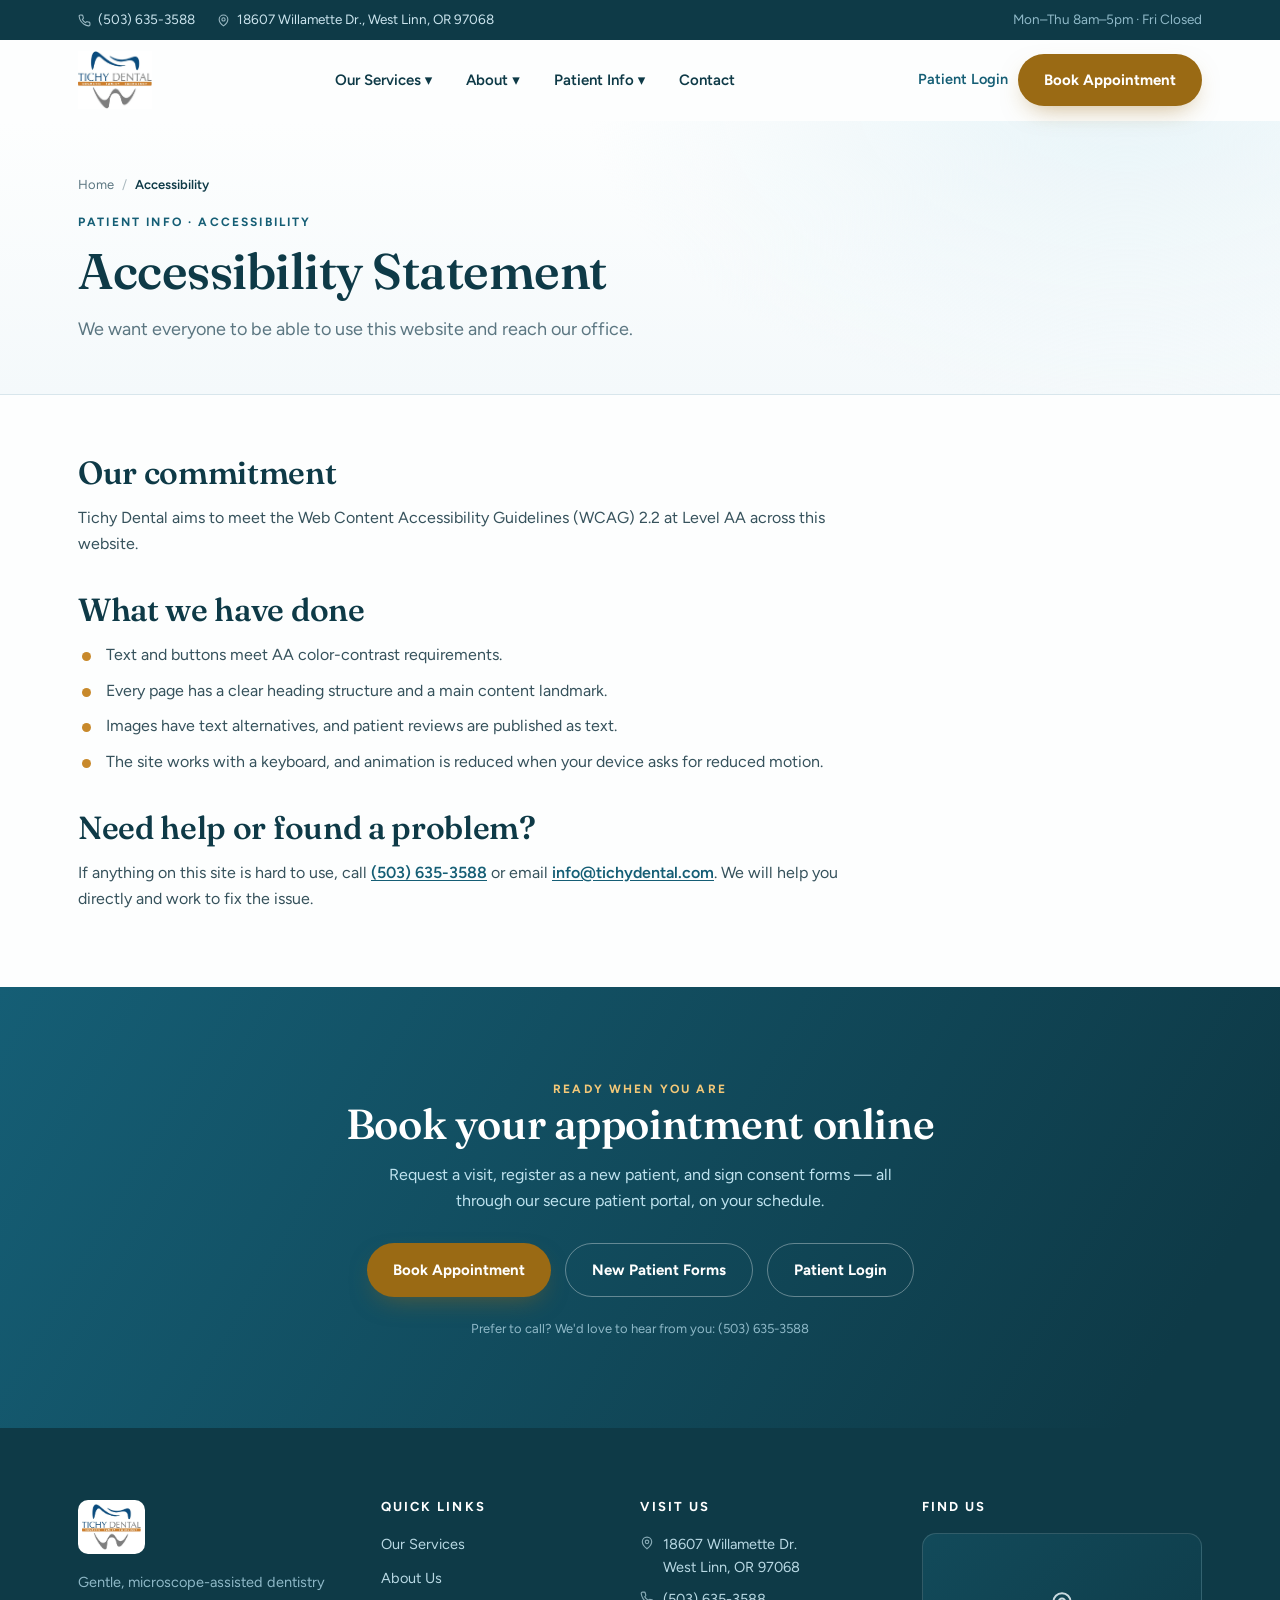
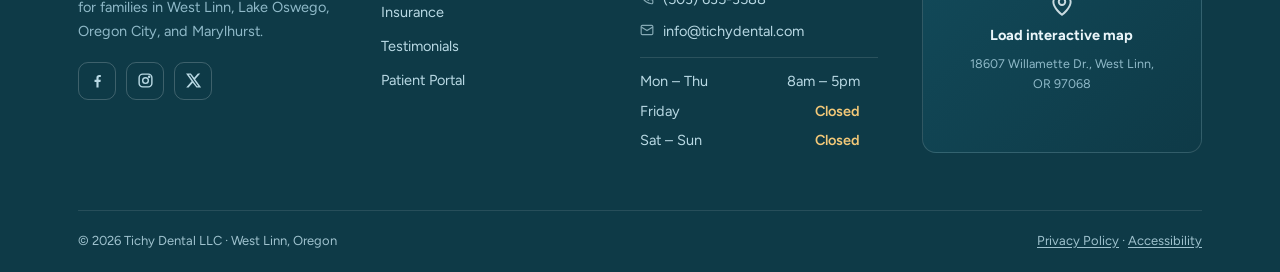
==== accessibility.html @ ea2989a1 "Build full 11-page Tichy Dental redesign from concept template - Generate all pages from _build/ (sh" ====
<!DOCTYPE html>
<html lang="en">
<head>
<meta charset="UTF-8">
<meta name="viewport" content="width=device-width, initial-scale=1.0">
<title>Accessibility Statement | Tichy Dental, West Linn OR</title>
<meta name="description" content="Accessibility statement for the Tichy Dental website in West Linn, Oregon.">
<link rel="preconnect" href="https://fonts.googleapis.com">
<link rel="preconnect" href="https://fonts.gstatic.com" crossorigin>
<link href="https://fonts.googleapis.com/css2?family=Fraunces:opsz,wght@9..144,400;9..144,560;9..144,640&family=Figtree:wght@400;500;600;700&display=swap" rel="stylesheet">
<link rel="stylesheet" href="assets/css/site.css">
<link rel="canonical" href="https://www.tichydental.com/accessibility">
<link rel="icon" type="image/png" sizes="32x32" href="assets/img/favicon-32.png">
<link rel="apple-touch-icon" href="assets/img/apple-touch-icon.png">
<meta property="og:type" content="website">
<meta property="og:site_name" content="Tichy Dental">
<meta property="og:title" content="Accessibility Statement | Tichy Dental, West Linn OR">
<meta property="og:description" content="Accessibility statement for the Tichy Dental website in West Linn, Oregon.">
<meta property="og:url" content="https://www.tichydental.com/accessibility">
<meta property="og:image" content="https://rainmanjam.github.io/tichy-dental-concept/assets/img/og-image.jpg">
<meta name="twitter:card" content="summary_large_image">
<script type="application/ld+json">{"@context": "https://schema.org", "@type": "Dentist", "name": "Tichy Dental", "url": "https://www.tichydental.com/", "telephone": "+1-503-635-3588", "email": "info@tichydental.com", "image": "https://rainmanjam.github.io/tichy-dental-concept/assets/img/og-image.jpg", "logo": "https://rainmanjam.github.io/tichy-dental-concept/assets/img/apple-touch-icon.png", "address": {"@type": "PostalAddress", "streetAddress": "18607 Willamette Dr.", "addressLocality": "West Linn", "addressRegion": "OR", "postalCode": "97068", "addressCountry": "US"}, "geo": {"@type": "GeoCoordinates", "latitude": 45.3912526, "longitude": -122.6463701}, "openingHoursSpecification": [{"@type": "OpeningHoursSpecification", "dayOfWeek": ["Monday", "Tuesday", "Wednesday", "Thursday"], "opens": "08:00", "closes": "17:00"}], "areaServed": ["West Linn", "Lake Oswego", "Oregon City"], "sameAs": ["https://www.facebook.com/TichyDental/", "https://www.instagram.com/tichydental/", "https://twitter.com/MichaelTichyDMD"]}</script>

</head>
<body>
<!-- top utility bar -->
<div class="topbar">
  <div class="wrap">
    <div class="left">
      <a href="tel:5036353588"><svg width="13" height="13" viewBox="0 0 24 24" fill="none" stroke="currentColor" stroke-width="2"><path d="M22 16.9v3a2 2 0 0 1-2.2 2 19.8 19.8 0 0 1-8.6-3A19.5 19.5 0 0 1 5.2 13 19.8 19.8 0 0 1 2.1 4.2 2 2 0 0 1 4.1 2h3a2 2 0 0 1 2 1.7c.1 1 .4 2 .7 2.9a2 2 0 0 1-.5 2.1L8.1 10a16 16 0 0 0 6 6l1.3-1.3a2 2 0 0 1 2.1-.4c1 .3 1.9.5 2.9.7a2 2 0 0 1 1.6 2z"/></svg> (503) 635-3588</a>
      <a class="addr" href="https://www.google.com/maps/place/Tichy+Dental+LLC/@45.3912526,-122.6463701,15z/data=!4m5!3m4!1s0x0:0xe9531c70db6f1a0b!8m2!3d45.3912526!4d-122.6463701" target="_blank" rel="noopener"><svg width="13" height="13" viewBox="0 0 24 24" fill="none" stroke="currentColor" stroke-width="2"><path d="M20 10c0 6-8 12-8 12S4 16 4 10a8 8 0 0 1 16 0z"/><circle cx="12" cy="10" r="3"/></svg> 18607 Willamette Dr., West Linn, OR 97068</a>
    </div>
    <span class="hours">Mon–Thu 8am–5pm · Fri Closed</span>
  </div>
</div>
<!-- header -->
<header class="site" id="siteHeader">
  <div class="wrap navrow">
    <a class="brand" href="index.html" aria-label="Tichy Dental — home">
      <img width="628" height="492" src="assets/img/f9995c_cca9f03d99c441ec81741650af77e7dd.webp" alt="Tichy Dental — cosmetic, family &amp; emergency dentistry">
    </a>
    <nav class="main" id="mainNav">
      <div>
        <a class="top" href="index.html#services">Our Services ▾</a>
        <div class="dd">
          <span class="sub">General</span>
          <a href="general-dentistry.html">General &amp; Family Dentistry</a>
          <span class="sub">Cosmetic</span>
          <a href="clarity-aligners.html">3M Clarity Aligners</a>
          <span class="sub">Restorative</span>
          <a href="cerec-crowns.html">CEREC Same-Day Crowns</a>
          <span class="sub">Advanced Technology</span>
          <a href="microscopically-assisted-dentistry.html">Microscopic Dentistry</a>
        </div>
      </div>
      <div>
        <a class="top" href="index.html#about">About ▾</a>
        <div class="dd">
          <a href="meet-dr-tichy.html">Meet Dr. Tichy</a>
          <a href="testimonials.html">Patient Reviews</a>
        </div>
      </div>
      <div>
        <a class="top" href="index.html#book">Patient Info ▾</a>
        <div class="dd">
          <a href="https://tch.identalcloud.com/TichyDental/Patient/_practice/1/Registration" target="_blank" rel="noopener">New Patient Forms</a>
          <a href="insurance.html">Insurance &amp; Billing</a>
          <a href="faq.html">FAQ</a>
        </div>
      </div>
      <div><a class="top" href="#contact">Contact</a></div>
    </nav>
    <div class="nav-cta">
      <a class="login-link" href="https://tch.identalcloud.com/TichyDental/Patient/_practice/1" target="_blank" rel="noopener">Patient Login</a>
      <a class="btn btn-amber" href="https://tch.identalcloud.com/TichyDental/Patient/_practice/1/Appointment" target="_blank" rel="noopener">Book Appointment</a>
      <button class="hamburger" id="hamburger" aria-label="Open menu">☰</button>
    </div>
  </div>
</header>
<main>
<div class="subhero">
  <div class="wrap">
    <nav class="breadcrumb" aria-label="Breadcrumb"><a href="index.html">Home</a><span class="sep">/</span><span class="here">Accessibility</span></nav>
    <span class="eyebrow">Patient Info · Accessibility</span>
    <h1>Accessibility Statement</h1>
    <p class="lede">We want everyone to be able to use this website and reach our office.</p>
  </div>
</div>

<section class="pagebody tight">
  <div class="wrap">
    <div class="prose">
      
      <h2>Our commitment</h2>
      <p>Tichy Dental aims to meet the Web Content Accessibility Guidelines (WCAG) 2.2 at Level AA across this website.</p>
      <h2>What we have done</h2>
      <ul>
        <li>Text and buttons meet AA color-contrast requirements.</li>
        <li>Every page has a clear heading structure and a main content landmark.</li>
        <li>Images have text alternatives, and patient reviews are published as text.</li>
        <li>The site works with a keyboard, and animation is reduced when your device asks for reduced motion.</li>
      </ul>
      <h2>Need help or found a problem?</h2>
      <p>If anything on this site is hard to use, call <a class="inline" href="tel:5036353588">(503) 635-3588</a> or email <a class="inline" href="mailto:info@tichydental.com">info@tichydental.com</a>. We will help you directly and work to fix the issue.</p>
    </div>
  </div>
</section>
<!-- booking band -->
<section class="book" id="book">
  <div class="wrap rv">
    <span class="eyebrow" style="color:#F3C878">Ready When You Are</span>
    <h2>Book your appointment online</h2>
    <p>Request a visit, register as a new patient, and sign consent forms — all through our secure patient portal, on your schedule.</p>
    <div class="row">
      <a class="btn btn-amber" href="https://tch.identalcloud.com/TichyDental/Patient/_practice/1/Appointment" target="_blank" rel="noopener">Book Appointment</a>
      <a class="btn btn-ghost" href="https://tch.identalcloud.com/TichyDental/Patient/_practice/1/Registration" target="_blank" rel="noopener">New Patient Forms</a>
      <a class="btn btn-ghost" href="https://tch.identalcloud.com/TichyDental/Patient/_practice/1" target="_blank" rel="noopener">Patient Login</a>
    </div>
    <div class="note">Prefer to call? We'd love to hear from you: (503) 635-3588</div>
  </div>
</section>
</main>
<!-- footer -->
<footer id="contact">
  <div class="wrap">
    <div class="foot-grid">
      <div>
        <div class="fbrand">
          <img width="628" height="492" src="assets/img/f9995c_cca9f03d99c441ec81741650af77e7dd.webp" alt="Tichy Dental logo">
        </div>
        <p class="mission">Gentle, microscope-assisted dentistry for families in West Linn, Lake Oswego, Oregon City, and Marylhurst.</p>
        <div class="socials">
          <a href="https://www.facebook.com/TichyDental/" target="_blank" rel="noopener" aria-label="Facebook"><svg width="17" height="17" viewBox="0 0 24 24" fill="currentColor"><path d="M13.5 22v-8h2.7l.4-3.2h-3.1V8.7c0-.9.3-1.6 1.7-1.6h1.5V4.2c-.3 0-1.2-.1-2.3-.1-2.3 0-3.9 1.4-3.9 4v2.7H7.8V14h2.7v8z"/></svg></a>
          <a href="https://www.instagram.com/tichydental/" target="_blank" rel="noopener" aria-label="Instagram"><svg width="17" height="17" viewBox="0 0 24 24" fill="none" stroke="currentColor" stroke-width="2"><rect x="3" y="3" width="18" height="18" rx="5"/><circle cx="12" cy="12" r="4"/><circle cx="17.2" cy="6.8" r=".8" fill="currentColor"/></svg></a>
          <a href="https://twitter.com/MichaelTichyDMD" target="_blank" rel="noopener" aria-label="Twitter / X"><svg width="17" height="17" viewBox="0 0 24 24" fill="currentColor"><path d="M18.2 2h3.3l-7.2 8.3L22.8 22h-6.6l-5.2-6.8L5 22H1.7l7.7-8.9L1.5 2h6.8l4.7 6.2zm-1.2 18h1.8L7.3 3.9H5.4z"/></svg></a>
        </div>
      </div>
      <div>
        <h2>Quick Links</h2>
        <ul>
          <li><a href="general-dentistry.html">Our Services</a></li>
          <li><a href="meet-dr-tichy.html">About Us</a></li>
          <li><a href="insurance.html">Insurance</a></li>
          <li><a href="testimonials.html">Testimonials</a></li>
          <li><a href="https://tch.identalcloud.com/TichyDental/Patient/_practice/1" target="_blank" rel="noopener">Patient Portal</a></li>
        </ul>
      </div>
      <div>
        <h2>Visit Us</h2>
        <div class="nap">
          <div><svg width="14" height="14" viewBox="0 0 24 24" fill="none" stroke="currentColor" stroke-width="2"><path d="M20 10c0 6-8 12-8 12S4 16 4 10a8 8 0 0 1 16 0z"/><circle cx="12" cy="10" r="3"/></svg><span>18607 Willamette Dr.<br>West Linn, OR 97068</span></div>
          <div><svg width="14" height="14" viewBox="0 0 24 24" fill="none" stroke="currentColor" stroke-width="2"><path d="M22 16.9v3a2 2 0 0 1-2.2 2 19.8 19.8 0 0 1-8.6-3A19.5 19.5 0 0 1 5.2 13 19.8 19.8 0 0 1 2.1 4.2 2 2 0 0 1 4.1 2h3a2 2 0 0 1 2 1.7c.1 1 .4 2 .7 2.9a2 2 0 0 1-.5 2.1L8.1 10a16 16 0 0 0 6 6l1.3-1.3a2 2 0 0 1 2.1-.4c1 .3 1.9.5 2.9.7a2 2 0 0 1 1.6 2z"/></svg><a href="tel:5036353588">(503) 635-3588</a></div>
          <div><svg width="14" height="14" viewBox="0 0 24 24" fill="none" stroke="currentColor" stroke-width="2"><rect x="2" y="4" width="20" height="16" rx="2"/><path d="M22 7l-10 6L2 7"/></svg><a href="mailto:info@tichydental.com">info@tichydental.com</a></div>
        </div>
        <div class="hourstable">
          <div><span>Mon – Thu</span><span>8am – 5pm</span></div>
          <div><span>Friday</span><span class="closed">Closed</span></div>
          <div><span>Sat – Sun</span><span class="closed">Closed</span></div>
        </div>
      </div>
      <div class="fmap">
        <h2>Find Us</h2>
        <div class="mapfacade" id="mapFacade" role="button" tabindex="0"
             data-src="https://www.google.com/maps?q=Tichy+Dental+LLC,+18607+Willamette+Dr,+West+Linn,+OR+97068&output=embed">
          <svg width="26" height="26" viewBox="0 0 24 24" fill="none" stroke="currentColor" stroke-width="1.8"><path d="M20 10c0 6-8 12-8 12S4 16 4 10a8 8 0 0 1 16 0z"/><circle cx="12" cy="10" r="3"/></svg>
          <strong>Load interactive map</strong>
          <small>18607 Willamette Dr., West Linn, OR 97068</small>
        </div>
      </div>
    </div>
    <div class="legal">
      <span>© 2026 Tichy Dental LLC · West Linn, Oregon</span>
      <span><a href="privacy.html">Privacy Policy</a> · <a href="accessibility.html">Accessibility</a></span>
    </div>
  </div>
</footer>

<script src="assets/js/site.js"></script>
</body>
</html>
---- assets/css/site.css ----
:root{
    --ink:#0E3A47;
    --teal:#155E75;
    --teal-soft:#E8F4F8;
    --teal-mist:#F4F9FB;
    --amber:#C8892B;
    --amber-deep:#A9701C;
    --paper:#FDFEFE;
    --line:#D8E6EC;
    --muted:#5B7681;
    --display:'Fraunces', Georgia, serif;
    --body:'Figtree', 'Segoe UI', system-ui, sans-serif;
    --radius:18px;
    --shadow:0 18px 50px -18px rgba(14,58,71,.25);
  }
  *{margin:0;padding:0;box-sizing:border-box}
  html{scroll-behavior:smooth}
  body{font-family:var(--body);color:var(--ink);background:var(--paper);line-height:1.6;font-size:16px}
  img{max-width:100%;display:block}
  a{color:inherit;text-decoration:none}
  .wrap{max-width:1180px;margin:0 auto;padding:0 28px}

  /* ---------- eyebrow / type utilities ---------- */
  .eyebrow{font-size:12px;font-weight:700;letter-spacing:.18em;text-transform:uppercase;color:var(--teal)}
  .eyebrow .dot{color:var(--amber)}
  h1,h2,h3{font-family:var(--display);font-weight:560;line-height:1.12;letter-spacing:-.01em}
  .lede{font-size:18px;color:var(--muted);max-width:56ch}

  .btn{display:inline-flex;align-items:center;gap:10px;font-weight:700;font-size:15px;
       padding:14px 26px;border-radius:999px;transition:transform .18s ease, box-shadow .18s ease;
       cursor:pointer;border:0}
  .btn svg{flex:none}
  .btn-amber{background:var(--amber);color:#fff;box-shadow:0 10px 26px -10px rgba(200,137,43,.7)}
  .btn-amber:hover{transform:translateY(-2px);background:var(--amber-deep)}
  .btn-ghost{border:1.5px solid var(--line);color:var(--ink);background:#fff}
  .btn-ghost:hover{border-color:var(--teal);color:var(--teal)}
  .btn-dark{background:var(--ink);color:#fff}
  .btn-dark:hover{background:var(--teal)}

  /* ---------- top utility bar ---------- */
  .topbar{background:var(--ink);color:#CBE4EE;font-size:13.5px}
  .topbar .wrap{display:flex;align-items:center;justify-content:space-between;min-height:40px;gap:16px}
  .topbar a{display:inline-flex;align-items:center;gap:7px}
  .topbar a:hover{color:#fff}
  .topbar .left{display:flex;gap:22px;flex-wrap:wrap}
  .topbar .hours{color:#8FB9C8}
  .topbar svg{opacity:.75}

  /* ---------- header ---------- */
  header.site{position:sticky;top:0;z-index:60;background:rgba(253,254,254,.92);
    backdrop-filter:blur(10px);border-bottom:1px solid transparent;transition:border-color .2s, box-shadow .2s}
  header.site.scrolled{border-color:var(--line);box-shadow:0 8px 30px -20px rgba(14,58,71,.35)}
  .navrow{display:flex;align-items:center;justify-content:space-between;height:80px;gap:20px}
  .brand{display:flex;align-items:center;gap:12px}
  .brand img{height:52px;width:auto}
  .brand .name{font-family:var(--display);font-size:21px;font-weight:640;line-height:1.05}
  .brand .name small{display:block;font-family:var(--body);font-size:10.5px;font-weight:700;
    letter-spacing:.22em;text-transform:uppercase;color:var(--amber);margin-top:3px}
  nav.main{display:flex;align-items:center;gap:6px}
  nav.main>div{position:relative}
  nav.main a.top{display:inline-block;padding:10px 14px;font-weight:600;font-size:15px;border-radius:10px}
  nav.main a.top:hover{background:var(--teal-soft);color:var(--teal)}
  nav.main .dd{position:absolute;top:calc(100% + 6px);left:8px;min-width:230px;background:#fff;
    border:1px solid var(--line);border-radius:14px;box-shadow:var(--shadow);padding:8px;
    opacity:0;visibility:hidden;transform:translateY(6px);transition:.18s ease}
  nav.main>div:hover .dd,nav.main>div:focus-within .dd{opacity:1;visibility:visible;transform:none}
  nav.main .dd a{display:block;padding:10px 12px;border-radius:9px;font-size:14.5px;font-weight:500}
  nav.main .dd a:hover{background:var(--teal-mist);color:var(--teal)}
  nav.main .dd .sub{font-size:11px;font-weight:700;letter-spacing:.14em;text-transform:uppercase;
    color:var(--muted);padding:8px 12px 2px}
  .nav-cta{display:flex;align-items:center;gap:10px}
  .login-link{font-weight:600;font-size:14.5px;color:var(--teal)}
  .login-link:hover{text-decoration:underline}
  .hamburger{display:none;background:none;border:1.5px solid var(--line);border-radius:10px;
    padding:9px 11px;cursor:pointer;color:var(--ink)}

  /* ---------- hero ---------- */
  .hero{background:
      radial-gradient(900px 520px at 88% -10%, var(--teal-soft) 0%, transparent 60%),
      linear-gradient(180deg,var(--paper) 0%, var(--teal-mist) 100%);
    overflow:hidden}
  .hero .wrap{display:grid;grid-template-columns:1.05fr .95fr;gap:56px;align-items:center;padding-top:64px;padding-bottom:84px}
  .hero h1{font-size:clamp(38px,4.6vw,58px);margin:18px 0 20px}
  .hero h1 em{font-style:italic;color:var(--teal)}
  .hero .lede{margin-bottom:32px}
  .hero .cta-row{display:flex;gap:14px;flex-wrap:wrap;align-items:center}
  .hero .rating{display:flex;align-items:center;gap:10px;margin-top:26px;font-size:14px;color:var(--muted)}
  .stars{color:var(--amber);letter-spacing:2px;font-size:15px}

  .hero-visual{position:relative}
  .hero-visual .office{border-radius:26px;box-shadow:var(--shadow);aspect-ratio:4/3.1;object-fit:cover;width:100%;background:var(--teal-soft)}
  /* the scope lens — signature element */
  .lens{position:absolute;left:-42px;bottom:-34px;width:206px;height:206px;border-radius:50%;
    border:7px solid #fff;box-shadow:var(--shadow);overflow:hidden;background:var(--ink)}
  .lens img{width:100%;height:100%;object-fit:cover;transition:transform .5s ease}
  .lens:hover img{transform:scale(1.12)}
  .lens::after{content:"";position:absolute;inset:10px;border:1.5px dashed rgba(255,255,255,.55);border-radius:50%;pointer-events:none}
  .lens-tag{position:absolute;left:118px;bottom:-6px;background:var(--ink);color:#fff;font-size:12px;
    font-weight:700;letter-spacing:.06em;padding:7px 14px;border-radius:999px;white-space:nowrap;box-shadow:var(--shadow)}
  .chip{position:absolute;top:22px;right:-14px;background:#fff;border:1px solid var(--line);
    border-radius:16px;padding:14px 18px;box-shadow:var(--shadow);max-width:230px}
  .chip b{font-family:var(--display);font-size:26px;font-weight:640;color:var(--teal);display:block;line-height:1}
  .chip span{font-size:12.5px;color:var(--muted);line-height:1.45;display:block;margin-top:5px}

  /* ---------- trust bar ---------- */
  .trust{background:#fff;border-top:1px solid var(--line);border-bottom:1px solid var(--line)}
  .trust .wrap{display:flex;justify-content:space-between;align-items:center;gap:12px;padding:18px 28px;flex-wrap:wrap}
  .trust .item{display:flex;align-items:center;gap:9px;font-size:13.5px;font-weight:600;color:var(--muted)}
  .trust .item svg{color:var(--teal)}

  /* ---------- sections ---------- */
  section{padding:88px 0}
  .sec-head{max-width:640px;margin-bottom:48px}
  .sec-head h2{font-size:clamp(28px,3.2vw,40px);margin:14px 0 14px}

  /* services grid */
  .services{background:var(--paper)}
  .svc-grid{display:grid;grid-template-columns:repeat(4,1fr);gap:22px}
  .svc{background:#fff;border:1px solid var(--line);border-radius:var(--radius);padding:30px 26px;
    display:flex;flex-direction:column;gap:14px;transition:transform .2s ease, box-shadow .2s ease}
  .svc:hover{transform:translateY(-5px);box-shadow:var(--shadow)}
  .svc .icon{width:52px;height:52px;border-radius:14px;background:var(--teal-soft);display:grid;place-items:center;color:var(--teal)}
  .svc h3{font-size:20px}
  .svc p{font-size:14.5px;color:var(--muted);flex:1}
  .svc a{font-weight:700;font-size:14px;color:var(--amber-deep);display:inline-flex;align-items:center;gap:6px}
  .svc a:hover{gap:10px}
  .svc a{transition:gap .18s ease}

  /* microscope band — signature story */
  .scopeband{background:var(--ink);color:#EAF5F9;position:relative;overflow:hidden}
  .scopeband::before{content:"";position:absolute;right:-160px;top:-160px;width:520px;height:520px;
    border-radius:50%;border:1.5px dashed rgba(255,255,255,.14)}
  .scopeband::after{content:"";position:absolute;right:-60px;top:-60px;width:320px;height:320px;
    border-radius:50%;border:1.5px dashed rgba(255,255,255,.10)}
  .scopeband .wrap{display:grid;grid-template-columns:.9fr 1.1fr;gap:64px;align-items:center;position:relative;z-index:1}
  .scopeband .eyebrow{color:#8FD3E8}
  .scopeband h2{color:#fff;font-size:clamp(28px,3.2vw,40px);margin:14px 0 18px}
  .scopeband p{color:#B9D9E4;margin-bottom:16px}
  .scope-photo{position:relative;justify-self:center}
  .scope-photo .ring{width:min(380px,80vw);height:min(380px,80vw);border-radius:50%;overflow:hidden;
    border:9px solid rgba(255,255,255,.12);box-shadow:0 30px 70px -20px rgba(0,0,0,.55)}
  .scope-photo .ring img{width:100%;height:100%;object-fit:cover}
  .scope-photo .cross{position:absolute;inset:-18px;border-radius:50%;border:1.5px dashed rgba(143,211,232,.5);pointer-events:none}
  .mag{display:flex;gap:14px;margin-top:26px;flex-wrap:wrap}
  .mag .m{background:rgba(255,255,255,.06);border:1px solid rgba(255,255,255,.14);
    border-radius:14px;padding:14px 20px;min-width:140px}
  .mag .m b{font-family:var(--display);font-size:26px;font-weight:640;color:#fff;display:block;line-height:1.1}
  .mag .m span{font-size:12px;color:#8FB9C8;letter-spacing:.08em;text-transform:uppercase;font-weight:700}
  .mag .m.hot{background:rgba(200,137,43,.16);border-color:rgba(200,137,43,.5)}
  .mag .m.hot b{color:#F3C878}

  /* about */
  .about{background:var(--teal-mist)}
  .about .wrap{display:grid;grid-template-columns:.85fr 1.15fr;gap:64px;align-items:center}
  .about-photo{position:relative;justify-self:center}
  .about-photo .portrait{width:min(340px,78vw);border-radius:24px;box-shadow:var(--shadow);background:#fff}
  .about-photo .ski{position:absolute;right:-36px;bottom:-36px;width:150px;height:150px;border-radius:50%;
    object-fit:cover;border:6px solid #fff;box-shadow:var(--shadow)}
  .about h2{font-size:clamp(28px,3.2vw,40px);margin:14px 0 18px}
  .about p{color:var(--muted);margin-bottom:14px}
  .pull{border-left:3px solid var(--amber);padding:6px 0 6px 18px;margin:22px 0;
    font-family:var(--display);font-size:19px;font-style:italic;color:var(--ink);line-height:1.5}
  .about .btn{margin-top:8px}

  /* reviews */
  .reviews{background:var(--paper)}
  .featured-quote{background:#fff;border:1px solid var(--line);border-radius:var(--radius);
    padding:38px 42px;box-shadow:var(--shadow);max-width:840px;margin:0 auto 44px;text-align:center}
  .featured-quote .stars{font-size:18px;margin-bottom:14px}
  .featured-quote p{font-family:var(--display);font-size:clamp(18px,2vw,23px);font-style:italic;line-height:1.55;margin-bottom:16px}
  .featured-quote cite{font-style:normal;font-size:13.5px;font-weight:700;letter-spacing:.1em;
    text-transform:uppercase;color:var(--muted)}
  .plat-grid{display:grid;grid-template-columns:repeat(3,1fr);gap:22px;max-width:960px;margin:0 auto}
  .plat{background:#fff;border:1px solid var(--line);border-radius:var(--radius);padding:26px;text-align:center;
    transition:transform .2s, box-shadow .2s}
  .plat:hover{transform:translateY(-4px);box-shadow:var(--shadow)}
  .plat .logo{width:46px;height:46px;border-radius:12px;margin:0 auto 14px;display:grid;place-items:center;color:#fff;font-weight:800;font-size:20px}
  .plat.google .logo{background:linear-gradient(135deg,#4285F4,#34A853)}
  .plat.yelp .logo{background:#D32323}
  .plat.facebook .logo{background:#1877F2}
  .plat h3{font-size:18px;font-family:var(--body);font-weight:700}
  .plat .stars{margin:8px 0 4px}
  .plat .count{font-size:13px;color:var(--muted);margin-bottom:16px}
  .plat .links{display:flex;flex-direction:column;gap:8px}
  .plat .links a{font-size:14px;font-weight:600}
  .plat .links a.read{color:var(--teal)}
  .plat .links a.read:hover{text-decoration:underline}
  .plat .links a.leave{border:1.5px solid var(--line);border-radius:999px;padding:9px 0}
  .plat .links a.leave:hover{border-color:var(--amber);color:var(--amber-deep)}

  /* booking band */
  .book{background:linear-gradient(120deg,var(--teal) 0%, var(--ink) 90%);color:#fff;text-align:center}
  .book h2{color:#fff;font-size:clamp(28px,3.4vw,42px);margin-bottom:14px}
  .book p{color:#BFE3EF;max-width:52ch;margin:0 auto 30px}
  .book .row{display:flex;gap:14px;justify-content:center;flex-wrap:wrap}
  .book .row .btn-ghost{background:transparent;color:#fff;border-color:rgba(255,255,255,.35)}
  .book .row .btn-ghost:hover{border-color:#fff;color:#fff}
  .book .note{margin-top:22px;font-size:13px;color:#8FB9C8}

  /* footer */
  footer{background:var(--ink);color:#B9D9E4;padding:72px 0 0;font-size:14.5px}
  .foot-grid{display:grid;grid-template-columns:1.2fr 1fr 1.1fr 1.3fr;gap:44px;padding-bottom:52px}
  footer h4{color:#fff;font-size:13px;font-weight:700;letter-spacing:.16em;text-transform:uppercase;margin-bottom:18px}
  footer .fbrand{display:flex;align-items:center;gap:12px;margin-bottom:16px}
  footer .fbrand img{height:46px;background:#fff;border-radius:10px;padding:4px}
  footer .fbrand span{font-family:var(--display);font-size:19px;color:#fff;font-weight:640}
  footer p.mission{line-height:1.7;color:#8FB9C8}
  footer ul{list-style:none}
  footer ul li{margin-bottom:11px}
  footer ul a:hover{color:#fff}
  .nap div{margin-bottom:9px;display:flex;gap:9px;align-items:flex-start}
  .nap svg{flex:none;margin-top:3px;opacity:.7}
  .hourstable{margin-top:14px;border-top:1px solid rgba(255,255,255,.12);padding-top:12px}
  .hourstable div{display:flex;justify-content:space-between;margin-bottom:6px;max-width:220px}
  .hourstable .closed{color:#F3C878;font-weight:600}
  .fmap iframe{width:100%;height:220px;border:0;border-radius:14px;filter:saturate(.9)}
  .socials{display:flex;gap:10px;margin-top:18px}
  .socials a{width:38px;height:38px;border-radius:10px;border:1px solid rgba(255,255,255,.2);
    display:grid;place-items:center;color:#B9D9E4}
  .socials a:hover{border-color:#fff;color:#fff}
  .legal{border-top:1px solid rgba(255,255,255,.1);padding:20px 0;display:flex;justify-content:space-between;
    gap:14px;flex-wrap:wrap;font-size:13px;color:#6E93A1}

  /* concept badge */
  .concept{position:fixed;left:16px;bottom:16px;z-index:80;background:#fff;border:1px solid var(--line);
    border-radius:999px;padding:8px 16px;font-size:12px;font-weight:700;color:var(--muted);
    box-shadow:var(--shadow)}
  .concept b{color:var(--teal)}

  /* reveal on scroll */
  html.js-anim html.js-anim html.js-anim html.js-anim html.js-anim html.js-anim html.js-anim .rv{opacity:0;transform:translateY(22px);transition:opacity .6s ease, transform .6s ease}
  html.js-anim html.js-anim html.js-anim html.js-anim html.js-anim html.js-anim html.js-anim .rv.in{opacity:1;transform:none}
  @media (prefers-reduced-motion: reduce){
    html{scroll-behavior:auto}
    .rv{opacity:1;transform:none;transition:none}
    .btn,.svc,.plat,.lens img{transition:none}
  }

  /* ---------- responsive ---------- */
  @media (max-width:1020px){
    .svc-grid{grid-template-columns:repeat(2,1fr)}
    .hero .wrap{grid-template-columns:1fr;gap:64px}
    .hero-visual{max-width:560px}
    .scopeband .wrap,.about .wrap{grid-template-columns:1fr;gap:56px}
    .foot-grid{grid-template-columns:1fr 1fr}
  }
  @media (max-width:860px){
    nav.main{display:none}
    nav.main.open{display:flex;flex-direction:column;align-items:stretch;position:absolute;
      top:80px;left:0;right:0;background:#fff;border-bottom:1px solid var(--line);
      padding:14px 20px;box-shadow:var(--shadow);gap:2px}
    nav.main.open .dd{position:static;opacity:1;visibility:visible;transform:none;box-shadow:none;
      border:0;padding:0 0 6px 14px}
    .hamburger{display:block}
    .nav-cta .login-link{display:none}
  }
  @media (max-width:640px){
    section{padding:64px 0}
    .svc-grid,.plat-grid{grid-template-columns:1fr}
    .topbar .hours,.topbar .addr{display:none}
    .lens{width:150px;height:150px;left:-10px;bottom:-26px}
    .lens-tag{left:105px}
    .chip{right:0;top:10px}
    .about-photo .ski{right:0}
    .foot-grid{grid-template-columns:1fr}
    .featured-quote{padding:28px 22px}
  }

/* =========================================================
   Components added for interior (sub) pages — same system
   ========================================================= */
.subhero{background:
    radial-gradient(900px 520px at 88% -10%, var(--teal-soft) 0%, transparent 60%),
    linear-gradient(180deg,var(--paper) 0%, var(--teal-mist) 100%);
  border-bottom:1px solid var(--line)}
.subhero .wrap{padding:54px 28px 50px}
.breadcrumb{font-size:13px;color:var(--muted);margin-bottom:12px;display:flex;gap:8px;flex-wrap:wrap}
.breadcrumb a:hover{color:var(--teal)}
.breadcrumb span.sep{opacity:.5}
.breadcrumb .here{color:var(--ink);font-weight:600}
.subhero h1{font-size:clamp(32px,4vw,50px);margin:10px 0 16px;max-width:22ch}
.subhero h1 em{font-style:italic;color:var(--teal)}
.subhero .lede{margin-bottom:0}

.pagebody{padding:74px 0}
.pagebody.tight{padding:60px 0}
.prose{max-width:760px}
.prose.wide{max-width:1000px}
.prose h2{font-family:var(--display);font-weight:560;font-size:clamp(24px,2.6vw,32px);margin:36px 0 14px;letter-spacing:-.01em}
.prose h2:first-child{margin-top:0}
.prose h3{font-family:var(--display);font-weight:560;font-size:21px;margin:26px 0 10px}
.prose p{margin-bottom:16px;color:#36525C}
.prose ul{margin:0 0 18px;padding-left:0;list-style:none}
.prose ul li{position:relative;padding-left:28px;margin-bottom:10px;color:#36525C}
.prose ul li::before{content:"";position:absolute;left:4px;top:10px;width:9px;height:9px;border-radius:50%;background:var(--amber)}
.prose a.inline{color:var(--teal);font-weight:600;text-decoration:underline;text-underline-offset:2px}
.prose a.inline:hover{color:var(--amber-deep)}
.lead-para{font-size:19px;color:var(--ink);font-family:var(--display);line-height:1.5;margin-bottom:22px}

.split{display:grid;grid-template-columns:1.1fr .9fr;gap:56px;align-items:start}
.split .media img{border-radius:20px;box-shadow:var(--shadow);width:100%}
.split.rev{grid-template-columns:.9fr 1.1fr}

.svc-list{display:grid;grid-template-columns:repeat(2,1fr);gap:20px;margin-top:4px}
.svc-list .item{background:#fff;border:1px solid var(--line);border-radius:var(--radius);padding:26px 24px;transition:transform .2s,box-shadow .2s}
.svc-list .item:hover{transform:translateY(-4px);box-shadow:var(--shadow)}
.svc-list .item .num{font-family:var(--display);font-size:13px;font-weight:700;color:var(--amber);letter-spacing:.12em}
.svc-list .item h3{font-family:var(--display);font-size:19px;margin:6px 0 8px;color:var(--ink)}
.svc-list .item p{font-size:14.5px;color:var(--muted);margin:0}

.figrow{display:grid;grid-template-columns:1fr 1fr;gap:22px;margin:28px 0}
.figrow figure{margin:0}
.figrow img{border-radius:16px;box-shadow:var(--shadow);width:100%;aspect-ratio:4/3;object-fit:cover;background:var(--teal-soft)}
.figrow figcaption{font-size:13px;color:var(--muted);margin-top:10px;line-height:1.5}

.steps{counter-reset:step;display:grid;gap:12px;margin:18px 0}
.steps li{list-style:none;position:relative;padding:18px 20px 18px 66px;background:#fff;border:1px solid var(--line);border-radius:14px;color:#36525C}
.steps li::before{counter-increment:step;content:counter(step);position:absolute;left:18px;top:16px;width:34px;height:34px;border-radius:50%;background:var(--teal-soft);color:var(--teal);font-weight:800;display:grid;place-items:center;font-size:15px}

.faq-group{max-width:840px}
.faq-group .glabel{font-size:12px;font-weight:700;letter-spacing:.16em;text-transform:uppercase;color:var(--teal);margin:34px 0 14px}
.faq-group .glabel:first-child{margin-top:0}
details.qa{background:#fff;border:1px solid var(--line);border-radius:14px;margin-bottom:12px;overflow:hidden;transition:box-shadow .2s}
details.qa[open]{box-shadow:var(--shadow)}
details.qa summary{list-style:none;cursor:pointer;padding:20px 56px 20px 22px;font-weight:600;font-size:16.5px;color:var(--ink);position:relative}
details.qa summary::-webkit-details-marker{display:none}
details.qa summary::after{content:"+";position:absolute;right:22px;top:50%;transform:translateY(-50%);font-size:26px;font-weight:300;color:var(--teal);transition:transform .2s}
details.qa[open] summary::after{content:"\2013"}
details.qa .a{padding:2px 22px 20px;color:#36525C}
details.qa .a p{margin-bottom:10px}
details.qa .a ul{margin:4px 0 8px;padding-left:0;list-style:none}
details.qa .a ul li{position:relative;padding-left:22px;margin-bottom:8px}
details.qa .a ul li::before{content:"";position:absolute;left:3px;top:10px;width:7px;height:7px;border-radius:50%;background:var(--amber)}

.gallery{columns:3;column-gap:18px;margin-top:8px}
.gallery figure{break-inside:avoid;margin:0 0 18px;background:#fff;border:1px solid var(--line);border-radius:14px;padding:10px;box-shadow:0 12px 32px -24px rgba(14,58,71,.5)}
.gallery img{border-radius:8px;width:100%}

.ins-grid{display:grid;grid-template-columns:repeat(3,1fr);gap:18px;margin:6px 0}
.ins-grid .ins{background:#fff;border:1px solid var(--line);border-radius:16px;padding:24px 20px;text-align:center;color:var(--ink);display:flex;flex-direction:column;align-items:center;justify-content:center;gap:14px;min-height:140px;transition:transform .2s,box-shadow .2s}
.ins-grid .ins:hover{transform:translateY(-4px);box-shadow:var(--shadow)}
.ins-grid .ins img{max-height:50px;max-width:170px;width:auto;object-fit:contain}
.ins-grid .ins .insname{font-size:12.5px;color:var(--muted);font-weight:600;line-height:1.3}
.ins-grid .ins .ic{width:42px;height:42px;border-radius:12px;background:var(--teal-soft);display:grid;place-items:center;color:var(--teal)}
.ins-note{background:var(--teal-soft);border:1px solid var(--line);border-radius:16px;padding:22px 24px;color:var(--ink);margin-top:20px;line-height:1.6}
.mt0{margin-top:0}

/* brand logo now carries the wordmark — show it a touch larger, no adjacent text */
.brand img{height:58px;width:auto}
footer .fbrand img{height:54px;width:auto}
@media (max-width:640px){ .brand img{height:50px} }

/* ---- accessibility / Lighthouse fixes ---- */
/* darker amber so white button text meets WCAG AA (was 2.97:1) */
.btn-amber{background:#9A6A14;box-shadow:0 10px 26px -10px rgba(154,106,20,.55)}
.btn-amber:hover{background:#7F560F}
/* darker amber for small "Learn more" links so they meet AA on white (was 4.0:1) */
.svc a{color:#8A5E12}
/* smaller trademark / registered marks */
.tm{font-size:.52em;vertical-align:super;line-height:0;font-weight:400;margin-left:1px}
h1 .tm,h2 .tm{font-size:.42em}
/* images carry width/height attributes now; keep them responsive */
img{height:auto}
/* insurer cards that show two logos */
.ins-grid .ins .logos{display:flex;align-items:center;justify-content:center;gap:16px;flex-wrap:wrap}
.ins-grid .ins .logos img{max-width:120px}
/* text testimonials */
.rev-grid{columns:3;column-gap:18px}
.rev{break-inside:avoid;margin:0 0 18px;background:#fff;border:1px solid var(--line);border-radius:16px;padding:22px 22px 18px}
.rev .stars{font-size:14px;display:block;margin-bottom:8px}
.rev blockquote{margin:0;color:#36525C;font-size:15px;line-height:1.6}
.rev figcaption{margin-top:12px;font-size:13px;font-weight:700;color:var(--ink)}
@media (max-width:1020px){ .rev-grid{columns:2} }
@media (max-width:640px){ .rev-grid{columns:1} }
/* footer legal links */
.legal a{text-decoration:underline;text-underline-offset:2px}
.legal a:hover{color:#fff}
/* lighter footer legal text for contrast on the dark footer */
.legal{color:#9FC2CE}
/* footer column headings are now <h2> (keep the small uppercase look) */
footer h2{color:#fff;font-size:13px;font-weight:700;letter-spacing:.16em;text-transform:uppercase;margin-bottom:18px;font-family:var(--body)}
/* map facade: click-to-load keeps the map but avoids third-party cookies on page load */
.mapfacade{display:flex;flex-direction:column;align-items:center;justify-content:center;gap:7px;height:220px;
  border-radius:14px;cursor:pointer;text-align:center;color:#EAF5F9;border:1px solid rgba(255,255,255,.14);
  background:linear-gradient(135deg,#124a5a,#0E3A47);transition:border-color .2s}
.mapfacade:hover{border-color:rgba(143,211,232,.6)}
.mapfacade strong{font-weight:700;font-size:14.5px}
.mapfacade small{color:#8FB9C8;font-size:12.5px;max-width:200px}
.mapfacade svg{opacity:.85}

@media (max-width:1020px){
  .split,.split.rev{grid-template-columns:1fr;gap:40px}
  .gallery{columns:2}
}
@media (max-width:760px){
  .svc-list{grid-template-columns:1fr}
  .figrow{grid-template-columns:1fr}
  .ins-grid{grid-template-columns:1fr 1fr}
}
@media (max-width:480px){
  .gallery{columns:1}
  .ins-grid{grid-template-columns:1fr}
}
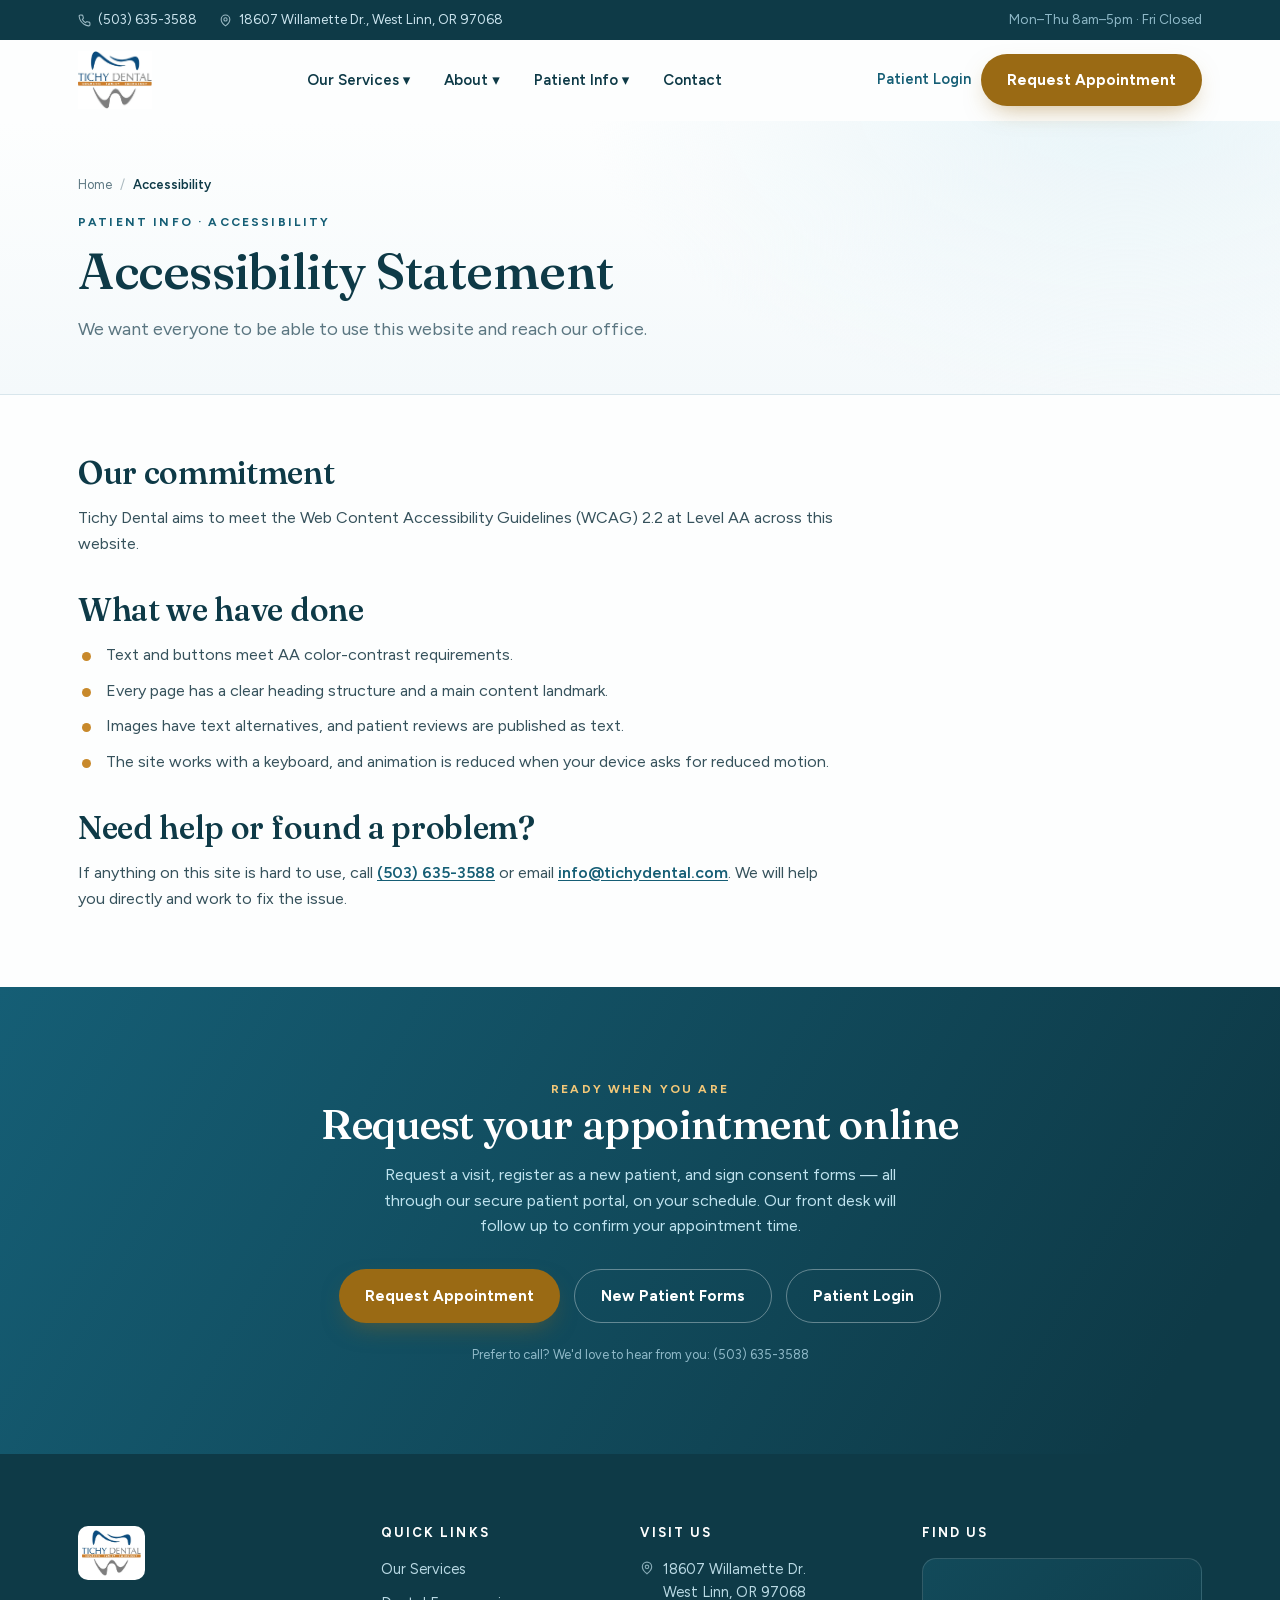
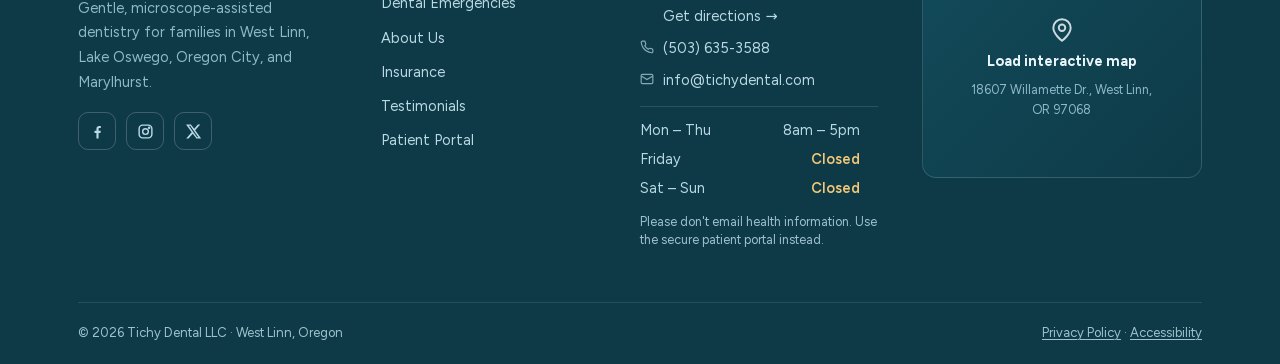
==== commit 8f540e1a: "Apply Codex + agy review: performance, SEO, accessibility, content - Fix CSS build bug that broke sc" ====
--- a/accessibility.html
+++ b/accessibility.html
@@ -5,9 +5,9 @@
 <meta name="viewport" content="width=device-width, initial-scale=1.0">
 <title>Accessibility Statement | Tichy Dental, West Linn OR</title>
 <meta name="description" content="Accessibility statement for the Tichy Dental website in West Linn, Oregon.">
-<link rel="preconnect" href="https://fonts.googleapis.com">
-<link rel="preconnect" href="https://fonts.gstatic.com" crossorigin>
-<link href="https://fonts.googleapis.com/css2?family=Fraunces:opsz,wght@9..144,400;9..144,560;9..144,640&family=Figtree:wght@400;500;600;700&display=swap" rel="stylesheet">
+<link rel="preload" href="assets/fonts/figtree-latin.woff2" as="font" type="font/woff2" crossorigin>
+<link rel="preload" href="assets/fonts/fraunces-normal-latin.woff2" as="font" type="font/woff2" crossorigin>
+<link rel="preload" href="assets/fonts/fraunces-italic-latin.woff2" as="font" type="font/woff2" crossorigin>
 <link rel="stylesheet" href="assets/css/site.css">
 <link rel="canonical" href="https://www.tichydental.com/accessibility">
 <link rel="icon" type="image/png" sizes="32x32" href="assets/img/favicon-32.png">
@@ -19,10 +19,12 @@
 <meta property="og:url" content="https://www.tichydental.com/accessibility">
 <meta property="og:image" content="https://rainmanjam.github.io/tichy-dental-concept/assets/img/og-image.jpg">
 <meta name="twitter:card" content="summary_large_image">
-<script type="application/ld+json">{"@context": "https://schema.org", "@type": "Dentist", "name": "Tichy Dental", "url": "https://www.tichydental.com/", "telephone": "+1-503-635-3588", "email": "info@tichydental.com", "image": "https://rainmanjam.github.io/tichy-dental-concept/assets/img/og-image.jpg", "logo": "https://rainmanjam.github.io/tichy-dental-concept/assets/img/apple-touch-icon.png", "address": {"@type": "PostalAddress", "streetAddress": "18607 Willamette Dr.", "addressLocality": "West Linn", "addressRegion": "OR", "postalCode": "97068", "addressCountry": "US"}, "geo": {"@type": "GeoCoordinates", "latitude": 45.3912526, "longitude": -122.6463701}, "openingHoursSpecification": [{"@type": "OpeningHoursSpecification", "dayOfWeek": ["Monday", "Tuesday", "Wednesday", "Thursday"], "opens": "08:00", "closes": "17:00"}], "areaServed": ["West Linn", "Lake Oswego", "Oregon City"], "sameAs": ["https://www.facebook.com/TichyDental/", "https://www.instagram.com/tichydental/", "https://twitter.com/MichaelTichyDMD"]}</script>
+<script type="application/ld+json">{"@context": "https://schema.org", "@graph": [{"@type": "Dentist", "@id": "https://www.tichydental.com/#dentist", "name": "Tichy Dental", "url": "https://www.tichydental.com/", "telephone": "+1-503-635-3588", "email": "info@tichydental.com", "image": "https://rainmanjam.github.io/tichy-dental-concept/assets/img/og-image.jpg", "logo": "https://rainmanjam.github.io/tichy-dental-concept/assets/img/apple-touch-icon.png", "address": {"@type": "PostalAddress", "streetAddress": "18607 Willamette Dr.", "addressLocality": "West Linn", "addressRegion": "OR", "postalCode": "97068", "addressCountry": "US"}, "geo": {"@type": "GeoCoordinates", "latitude": 45.3912526, "longitude": -122.6463701}, "hasMap": "https://maps.google.com/?cid=16812813104947599883", "openingHoursSpecification": [{"@type": "OpeningHoursSpecification", "dayOfWeek": ["Monday", "Tuesday", "Wednesday", "Thursday"], "opens": "08:00", "closes": "17:00"}], "areaServed": ["West Linn", "Lake Oswego", "Oregon City"], "sameAs": ["https://maps.google.com/?cid=16812813104947599883", "https://www.facebook.com/TichyDental/", "https://www.instagram.com/tichydental/", "https://twitter.com/MichaelTichyDMD", "https://www.yelp.com/biz/tichy-dental-west-linn"], "founder": {"@id": "https://www.tichydental.com/meet-dr-tichy#dr-tichy"}, "employee": {"@id": "https://www.tichydental.com/meet-dr-tichy#dr-tichy"}}, {"@type": "Person", "@id": "https://www.tichydental.com/meet-dr-tichy#dr-tichy", "name": "Dr. Michael Tichy", "honorificSuffix": "D.M.D.", "jobTitle": "Dentist", "url": "https://www.tichydental.com/meet-dr-tichy", "image": "https://rainmanjam.github.io/tichy-dental-concept/assets/img/f9995c_119eb82f2552473c929929d883e91d19.webp", "alumniOf": [{"@type": "CollegeOrUniversity", "name": "Oregon Health & Science University"}, {"@type": "CollegeOrUniversity", "name": "Portland State University"}], "worksFor": {"@id": "https://www.tichydental.com/#dentist"}}, {"@type": "WebPage", "@id": "https://www.tichydental.com/accessibility#webpage", "url": "https://www.tichydental.com/accessibility", "name": "Accessibility Statement | Tichy Dental, West Linn OR", "description": "Accessibility statement for the Tichy Dental website in West Linn, Oregon.", "about": {"@id": "https://www.tichydental.com/#dentist"}, "dateModified": "2026-10-13", "breadcrumb": {"@id": "https://www.tichydental.com/accessibility#breadcrumb"}}, {"@type": "BreadcrumbList", "@id": "https://www.tichydental.com/accessibility#breadcrumb", "itemListElement": [{"@type": "ListItem", "position": 1, "name": "Home", "item": "https://www.tichydental.com/"}, {"@type": "ListItem", "position": 2, "name": "Accessibility Statement", "item": "https://www.tichydental.com/accessibility"}]}]}</script>
+<meta name="robots" content="noindex">
 
 </head>
 <body>
+<a class="skip-link" href="#main">Skip to main content</a>
 <!-- top utility bar -->
 <div class="topbar">
   <div class="wrap">
@@ -45,6 +47,7 @@
         <div class="dd">
           <span class="sub">General</span>
           <a href="general-dentistry.html">General &amp; Family Dentistry</a>
+          <a href="emergency-dentist.html">Emergency Dental Care</a>
           <span class="sub">Cosmetic</span>
           <a href="clarity-aligners.html">3M Clarity Aligners</a>
           <span class="sub">Restorative</span>
@@ -57,6 +60,7 @@
         <a class="top" href="index.html#about">About ▾</a>
         <div class="dd">
           <a href="meet-dr-tichy.html">Meet Dr. Tichy</a>
+          <a href="meet-dr-tichy.html#team">Our Team</a>
           <a href="testimonials.html">Patient Reviews</a>
         </div>
       </div>
@@ -72,12 +76,12 @@
     </nav>
     <div class="nav-cta">
       <a class="login-link" href="https://tch.identalcloud.com/TichyDental/Patient/_practice/1" target="_blank" rel="noopener">Patient Login</a>
-      <a class="btn btn-amber" href="https://tch.identalcloud.com/TichyDental/Patient/_practice/1/Appointment" target="_blank" rel="noopener">Book Appointment</a>
-      <button class="hamburger" id="hamburger" aria-label="Open menu">☰</button>
+      <a class="btn btn-amber" href="https://tch.identalcloud.com/TichyDental/Patient/_practice/1/Appointment" target="_blank" rel="noopener">Request Appointment</a>
+      <button class="hamburger" id="hamburger" aria-label="Open menu" aria-controls="mainNav" aria-expanded="false">☰</button>
     </div>
   </div>
 </header>
-<main>
+<main id="main" tabindex="-1">
 <div class="subhero">
   <div class="wrap">
     <nav class="breadcrumb" aria-label="Breadcrumb"><a href="index.html">Home</a><span class="sep">/</span><span class="here">Accessibility</span></nav>
@@ -109,10 +113,10 @@
 <section class="book" id="book">
   <div class="wrap rv">
     <span class="eyebrow" style="color:#F3C878">Ready When You Are</span>
-    <h2>Book your appointment online</h2>
-    <p>Request a visit, register as a new patient, and sign consent forms — all through our secure patient portal, on your schedule.</p>
+    <h2>Request your appointment online</h2>
+    <p>Request a visit, register as a new patient, and sign consent forms — all through our secure patient portal, on your schedule. Our front desk will follow up to confirm your appointment time.</p>
     <div class="row">
-      <a class="btn btn-amber" href="https://tch.identalcloud.com/TichyDental/Patient/_practice/1/Appointment" target="_blank" rel="noopener">Book Appointment</a>
+      <a class="btn btn-amber" href="https://tch.identalcloud.com/TichyDental/Patient/_practice/1/Appointment" target="_blank" rel="noopener">Request Appointment</a>
       <a class="btn btn-ghost" href="https://tch.identalcloud.com/TichyDental/Patient/_practice/1/Registration" target="_blank" rel="noopener">New Patient Forms</a>
       <a class="btn btn-ghost" href="https://tch.identalcloud.com/TichyDental/Patient/_practice/1" target="_blank" rel="noopener">Patient Login</a>
     </div>
@@ -139,6 +143,7 @@
         <h2>Quick Links</h2>
         <ul>
           <li><a href="general-dentistry.html">Our Services</a></li>
+          <li><a href="emergency-dentist.html">Dental Emergencies</a></li>
           <li><a href="meet-dr-tichy.html">About Us</a></li>
           <li><a href="insurance.html">Insurance</a></li>
           <li><a href="testimonials.html">Testimonials</a></li>
@@ -148,7 +153,7 @@
       <div>
         <h2>Visit Us</h2>
         <div class="nap">
-          <div><svg width="14" height="14" viewBox="0 0 24 24" fill="none" stroke="currentColor" stroke-width="2"><path d="M20 10c0 6-8 12-8 12S4 16 4 10a8 8 0 0 1 16 0z"/><circle cx="12" cy="10" r="3"/></svg><span>18607 Willamette Dr.<br>West Linn, OR 97068</span></div>
+          <div><svg width="14" height="14" viewBox="0 0 24 24" fill="none" stroke="currentColor" stroke-width="2"><path d="M20 10c0 6-8 12-8 12S4 16 4 10a8 8 0 0 1 16 0z"/><circle cx="12" cy="10" r="3"/></svg><span>18607 Willamette Dr.<br>West Linn, OR 97068<br><a href="https://www.google.com/maps/dir/?api=1&destination=Tichy+Dental+LLC,+18607+Willamette+Dr,+West+Linn,+OR+97068" target="_blank" rel="noopener">Get directions &rarr;</a></span></div>
           <div><svg width="14" height="14" viewBox="0 0 24 24" fill="none" stroke="currentColor" stroke-width="2"><path d="M22 16.9v3a2 2 0 0 1-2.2 2 19.8 19.8 0 0 1-8.6-3A19.5 19.5 0 0 1 5.2 13 19.8 19.8 0 0 1 2.1 4.2 2 2 0 0 1 4.1 2h3a2 2 0 0 1 2 1.7c.1 1 .4 2 .7 2.9a2 2 0 0 1-.5 2.1L8.1 10a16 16 0 0 0 6 6l1.3-1.3a2 2 0 0 1 2.1-.4c1 .3 1.9.5 2.9.7a2 2 0 0 1 1.6 2z"/></svg><a href="tel:5036353588">(503) 635-3588</a></div>
           <div><svg width="14" height="14" viewBox="0 0 24 24" fill="none" stroke="currentColor" stroke-width="2"><rect x="2" y="4" width="20" height="16" rx="2"/><path d="M22 7l-10 6L2 7"/></svg><a href="mailto:info@tichydental.com">info@tichydental.com</a></div>
         </div>
@@ -157,6 +162,7 @@
           <div><span>Friday</span><span class="closed">Closed</span></div>
           <div><span>Sat – Sun</span><span class="closed">Closed</span></div>
         </div>
+        <p class="fine">Please don't email health information. Use the secure patient portal instead.</p>
       </div>
       <div class="fmap">
         <h2>Find Us</h2>
--- a/assets/css/site.css
+++ b/assets/css/site.css
@@ -228,8 +228,8 @@
   .concept b{color:var(--teal)}
 
   /* reveal on scroll */
-  html.js-anim html.js-anim html.js-anim html.js-anim html.js-anim html.js-anim html.js-anim .rv{opacity:0;transform:translateY(22px);transition:opacity .6s ease, transform .6s ease}
-  html.js-anim html.js-anim html.js-anim html.js-anim html.js-anim html.js-anim html.js-anim .rv.in{opacity:1;transform:none}
+  html.js-anim .rv{opacity:0;transform:translateY(22px);transition:opacity .6s ease, transform .6s ease}
+  html.js-anim .rv.in{opacity:1;transform:none}
   @media (prefers-reduced-motion: reduce){
     html{scroll-behavior:auto}
     .rv{opacity:1;transform:none;transition:none}
@@ -375,6 +375,37 @@
 /* footer legal links */
 .legal a{text-decoration:underline;text-underline-offset:2px}
 .legal a:hover{color:#fff}
+/* team section (6 slots from _build/team.json) */
+.team{background:var(--teal-mist)}
+.team-grid{display:grid;grid-template-columns:repeat(3,1fr);gap:22px}
+.member{background:#fff;border:1px solid var(--line);border-radius:var(--radius);overflow:hidden;display:flex;flex-direction:column}
+.member .photo{width:100%;aspect-ratio:4/5;object-fit:cover;object-position:center top;display:block;background:var(--teal-soft)}
+.member .photo.empty{display:grid;place-items:center;color:#8FAFBA}
+.member .body{padding:20px 22px 24px}
+.member .role{font-size:11.5px;font-weight:700;letter-spacing:.14em;text-transform:uppercase;color:var(--teal)}
+.member h3{font-size:20px;margin:6px 0 8px}
+.member p{font-size:14.5px;color:var(--muted)}
+.member.empty{border-style:dashed}
+.member.empty h3{color:var(--muted)}
+@media (max-width:1020px){ .team-grid{grid-template-columns:repeat(2,1fr)} }
+@media (max-width:640px){ .team-grid{grid-template-columns:1fr} }
+/* skip link + visible keyboard focus */
+.skip-link{position:absolute;left:12px;top:-60px;z-index:100;background:var(--ink);color:#fff;padding:10px 16px;border-radius:10px;font-weight:700;transition:top .15s}
+.skip-link:focus{top:12px}
+a:focus-visible,button:focus-visible,summary:focus-visible,[tabindex]:focus-visible{outline:3px solid var(--amber-deep);outline-offset:3px;border-radius:6px}
+.scopeband a:focus-visible,.book a:focus-visible,footer a:focus-visible,footer [tabindex]:focus-visible,.topbar a:focus-visible{outline-color:#F3C878}
+main:focus{outline:none}
+/* small print */
+.fine{font-size:12.5px;color:#9FC2CE;margin-top:12px;line-height:1.5;max-width:240px}
+.ins-updated{font-size:13px;color:var(--muted);margin-top:14px}
+/* emergency page */
+.em-alert{background:#FFF4E5;border:1px solid #E9BE78;border-radius:16px;padding:18px 22px;margin:0 0 22px;color:var(--ink);line-height:1.6}
+.em-alert strong{display:block;font-size:16.5px;margin-bottom:4px}
+.em-call{display:flex;gap:14px;flex-wrap:wrap;margin:0 0 30px}
+/* keep the header CTA on one line on phones */
+.nav-cta .btn{white-space:nowrap}
+@media (max-width:480px){ .nav-cta .btn{font-size:14px;padding:11px 16px} .nav-cta{gap:8px} }
+.nowrap{white-space:nowrap}
 /* lighter footer legal text for contrast on the dark footer */
 .legal{color:#9FC2CE}
 /* footer column headings are now <h2> (keep the small uppercase look) */
@@ -401,3 +432,69 @@
   .gallery{columns:1}
   .ins-grid{grid-template-columns:1fr}
 }
+
+/* Self-hosted Google Fonts (SIL Open Font License) — latin subset */
+@font-face {
+  font-family: 'Figtree';
+  font-style: normal;
+  font-weight: 400;
+  font-display: swap;
+  src: url(../fonts/figtree-latin.woff2) format('woff2');
+  unicode-range: U+0000-00FF, U+0131, U+0152-0153, U+02BB-02BC, U+02C6, U+02DA, U+02DC, U+0304, U+0308, U+0329, U+2000-206F, U+20AC, U+2122, U+2191, U+2193, U+2212, U+2215, U+FEFF, U+FFFD;
+}
+@font-face {
+  font-family: 'Figtree';
+  font-style: normal;
+  font-weight: 500;
+  font-display: swap;
+  src: url(../fonts/figtree-latin.woff2) format('woff2');
+  unicode-range: U+0000-00FF, U+0131, U+0152-0153, U+02BB-02BC, U+02C6, U+02DA, U+02DC, U+0304, U+0308, U+0329, U+2000-206F, U+20AC, U+2122, U+2191, U+2193, U+2212, U+2215, U+FEFF, U+FFFD;
+}
+@font-face {
+  font-family: 'Figtree';
+  font-style: normal;
+  font-weight: 600;
+  font-display: swap;
+  src: url(../fonts/figtree-latin.woff2) format('woff2');
+  unicode-range: U+0000-00FF, U+0131, U+0152-0153, U+02BB-02BC, U+02C6, U+02DA, U+02DC, U+0304, U+0308, U+0329, U+2000-206F, U+20AC, U+2122, U+2191, U+2193, U+2212, U+2215, U+FEFF, U+FFFD;
+}
+@font-face {
+  font-family: 'Figtree';
+  font-style: normal;
+  font-weight: 700;
+  font-display: swap;
+  src: url(../fonts/figtree-latin.woff2) format('woff2');
+  unicode-range: U+0000-00FF, U+0131, U+0152-0153, U+02BB-02BC, U+02C6, U+02DA, U+02DC, U+0304, U+0308, U+0329, U+2000-206F, U+20AC, U+2122, U+2191, U+2193, U+2212, U+2215, U+FEFF, U+FFFD;
+}
+@font-face {
+  font-family: 'Fraunces';
+  font-style: italic;
+  font-weight: 400;
+  font-display: swap;
+  src: url(../fonts/fraunces-italic-latin.woff2) format('woff2');
+  unicode-range: U+0000-00FF, U+0131, U+0152-0153, U+02BB-02BC, U+02C6, U+02DA, U+02DC, U+0304, U+0308, U+0329, U+2000-206F, U+20AC, U+2122, U+2191, U+2193, U+2212, U+2215, U+FEFF, U+FFFD;
+}
+@font-face {
+  font-family: 'Fraunces';
+  font-style: normal;
+  font-weight: 400;
+  font-display: swap;
+  src: url(../fonts/fraunces-normal-latin.woff2) format('woff2');
+  unicode-range: U+0000-00FF, U+0131, U+0152-0153, U+02BB-02BC, U+02C6, U+02DA, U+02DC, U+0304, U+0308, U+0329, U+2000-206F, U+20AC, U+2122, U+2191, U+2193, U+2212, U+2215, U+FEFF, U+FFFD;
+}
+@font-face {
+  font-family: 'Fraunces';
+  font-style: normal;
+  font-weight: 560;
+  font-display: swap;
+  src: url(../fonts/fraunces-normal-latin.woff2) format('woff2');
+  unicode-range: U+0000-00FF, U+0131, U+0152-0153, U+02BB-02BC, U+02C6, U+02DA, U+02DC, U+0304, U+0308, U+0329, U+2000-206F, U+20AC, U+2122, U+2191, U+2193, U+2212, U+2215, U+FEFF, U+FFFD;
+}
+@font-face {
+  font-family: 'Fraunces';
+  font-style: normal;
+  font-weight: 640;
+  font-display: swap;
+  src: url(../fonts/fraunces-normal-latin.woff2) format('woff2');
+  unicode-range: U+0000-00FF, U+0131, U+0152-0153, U+02BB-02BC, U+02C6, U+02DA, U+02DC, U+0304, U+0308, U+0329, U+2000-206F, U+20AC, U+2122, U+2191, U+2193, U+2212, U+2215, U+FEFF, U+FFFD;
+}
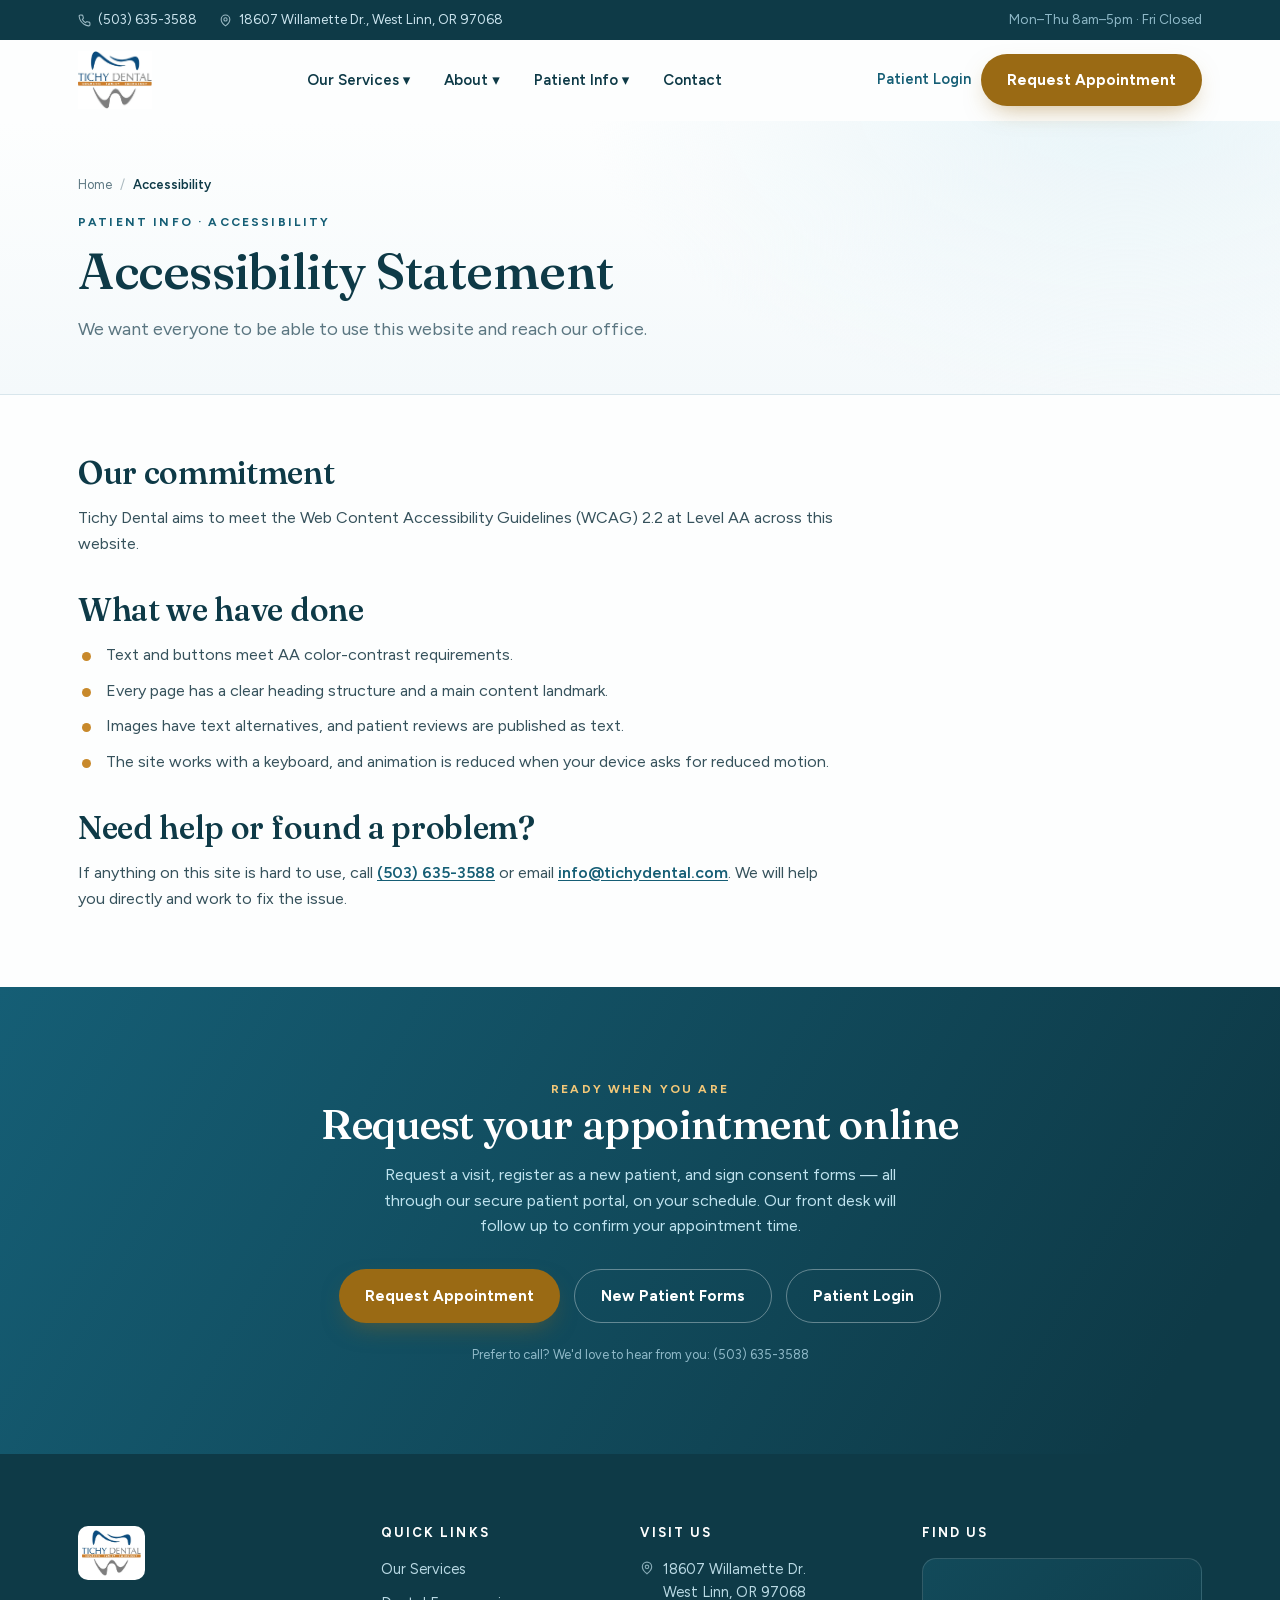
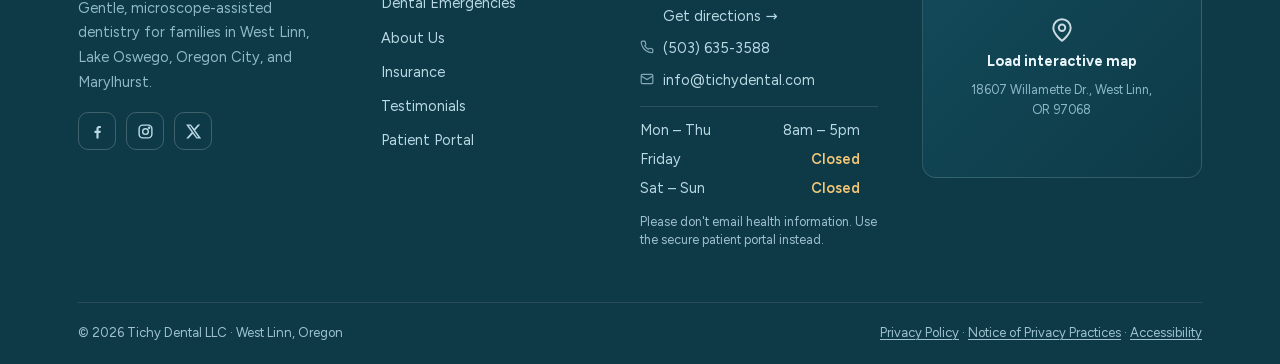
==== commit fd7fa327: "Add Notice of Privacy Practices template page, FAQ templates, Wix CMS import CSVs - notice-of-privac" ====
--- a/accessibility.html
+++ b/accessibility.html
@@ -19,7 +19,7 @@
 <meta property="og:url" content="https://www.tichydental.com/accessibility">
 <meta property="og:image" content="https://rainmanjam.github.io/tichy-dental-concept/assets/img/og-image.jpg">
 <meta name="twitter:card" content="summary_large_image">
-<script type="application/ld+json">{"@context": "https://schema.org", "@graph": [{"@type": "Dentist", "@id": "https://www.tichydental.com/#dentist", "name": "Tichy Dental", "url": "https://www.tichydental.com/", "telephone": "+1-503-635-3588", "email": "info@tichydental.com", "image": "https://rainmanjam.github.io/tichy-dental-concept/assets/img/og-image.jpg", "logo": "https://rainmanjam.github.io/tichy-dental-concept/assets/img/apple-touch-icon.png", "address": {"@type": "PostalAddress", "streetAddress": "18607 Willamette Dr.", "addressLocality": "West Linn", "addressRegion": "OR", "postalCode": "97068", "addressCountry": "US"}, "geo": {"@type": "GeoCoordinates", "latitude": 45.3912526, "longitude": -122.6463701}, "hasMap": "https://maps.google.com/?cid=16812813104947599883", "openingHoursSpecification": [{"@type": "OpeningHoursSpecification", "dayOfWeek": ["Monday", "Tuesday", "Wednesday", "Thursday"], "opens": "08:00", "closes": "17:00"}], "areaServed": ["West Linn", "Lake Oswego", "Oregon City"], "sameAs": ["https://maps.google.com/?cid=16812813104947599883", "https://www.facebook.com/TichyDental/", "https://www.instagram.com/tichydental/", "https://twitter.com/MichaelTichyDMD", "https://www.yelp.com/biz/tichy-dental-west-linn"], "founder": {"@id": "https://www.tichydental.com/meet-dr-tichy#dr-tichy"}, "employee": {"@id": "https://www.tichydental.com/meet-dr-tichy#dr-tichy"}}, {"@type": "Person", "@id": "https://www.tichydental.com/meet-dr-tichy#dr-tichy", "name": "Dr. Michael Tichy", "honorificSuffix": "D.M.D.", "jobTitle": "Dentist", "url": "https://www.tichydental.com/meet-dr-tichy", "image": "https://rainmanjam.github.io/tichy-dental-concept/assets/img/f9995c_119eb82f2552473c929929d883e91d19.webp", "alumniOf": [{"@type": "CollegeOrUniversity", "name": "Oregon Health & Science University"}, {"@type": "CollegeOrUniversity", "name": "Portland State University"}], "worksFor": {"@id": "https://www.tichydental.com/#dentist"}}, {"@type": "WebPage", "@id": "https://www.tichydental.com/accessibility#webpage", "url": "https://www.tichydental.com/accessibility", "name": "Accessibility Statement | Tichy Dental, West Linn OR", "description": "Accessibility statement for the Tichy Dental website in West Linn, Oregon.", "about": {"@id": "https://www.tichydental.com/#dentist"}, "dateModified": "2026-10-13", "breadcrumb": {"@id": "https://www.tichydental.com/accessibility#breadcrumb"}}, {"@type": "BreadcrumbList", "@id": "https://www.tichydental.com/accessibility#breadcrumb", "itemListElement": [{"@type": "ListItem", "position": 1, "name": "Home", "item": "https://www.tichydental.com/"}, {"@type": "ListItem", "position": 2, "name": "Accessibility Statement", "item": "https://www.tichydental.com/accessibility"}]}]}</script>
+<script type="application/ld+json">{"@context": "https://schema.org", "@graph": [{"@type": "Dentist", "@id": "https://www.tichydental.com/#dentist", "name": "Tichy Dental", "url": "https://www.tichydental.com/", "telephone": "+1-503-635-3588", "email": "info@tichydental.com", "image": "https://rainmanjam.github.io/tichy-dental-concept/assets/img/og-image.jpg", "logo": "https://rainmanjam.github.io/tichy-dental-concept/assets/img/apple-touch-icon.png", "address": {"@type": "PostalAddress", "streetAddress": "18607 Willamette Dr.", "addressLocality": "West Linn", "addressRegion": "OR", "postalCode": "97068", "addressCountry": "US"}, "geo": {"@type": "GeoCoordinates", "latitude": 45.3912526, "longitude": -122.6463701}, "hasMap": "https://maps.google.com/?cid=16812813104947599883", "openingHoursSpecification": [{"@type": "OpeningHoursSpecification", "dayOfWeek": ["Monday", "Tuesday", "Wednesday", "Thursday"], "opens": "08:00", "closes": "17:00"}], "areaServed": ["West Linn", "Lake Oswego", "Oregon City"], "sameAs": ["https://maps.google.com/?cid=16812813104947599883", "https://www.facebook.com/TichyDental/", "https://www.instagram.com/tichydental/", "https://twitter.com/MichaelTichyDMD", "https://www.yelp.com/biz/tichy-dental-west-linn"], "founder": {"@id": "https://www.tichydental.com/meet-dr-tichy#dr-tichy"}, "employee": {"@id": "https://www.tichydental.com/meet-dr-tichy#dr-tichy"}}, {"@type": "Person", "@id": "https://www.tichydental.com/meet-dr-tichy#dr-tichy", "name": "Dr. Michael Tichy", "honorificSuffix": "D.M.D.", "jobTitle": "Dentist", "url": "https://www.tichydental.com/meet-dr-tichy", "image": "https://rainmanjam.github.io/tichy-dental-concept/assets/img/f9995c_119eb82f2552473c929929d883e91d19.webp", "alumniOf": [{"@type": "CollegeOrUniversity", "name": "Oregon Health & Science University"}, {"@type": "CollegeOrUniversity", "name": "Portland State University"}], "worksFor": {"@id": "https://www.tichydental.com/#dentist"}}, {"@type": "WebPage", "@id": "https://www.tichydental.com/accessibility#webpage", "url": "https://www.tichydental.com/accessibility", "name": "Accessibility Statement | Tichy Dental, West Linn OR", "description": "Accessibility statement for the Tichy Dental website in West Linn, Oregon.", "about": {"@id": "https://www.tichydental.com/#dentist"}, "dateModified": "2026-10-20", "breadcrumb": {"@id": "https://www.tichydental.com/accessibility#breadcrumb"}}, {"@type": "BreadcrumbList", "@id": "https://www.tichydental.com/accessibility#breadcrumb", "itemListElement": [{"@type": "ListItem", "position": 1, "name": "Home", "item": "https://www.tichydental.com/"}, {"@type": "ListItem", "position": 2, "name": "Accessibility Statement", "item": "https://www.tichydental.com/accessibility"}]}]}</script>
 <meta name="robots" content="noindex">
 
 </head>
@@ -176,7 +176,7 @@
     </div>
     <div class="legal">
       <span>© 2026 Tichy Dental LLC · West Linn, Oregon</span>
-      <span><a href="privacy.html">Privacy Policy</a> · <a href="accessibility.html">Accessibility</a></span>
+      <span><a href="privacy.html">Privacy Policy</a> · <a href="notice-of-privacy-practices.html">Notice of Privacy Practices</a> · <a href="accessibility.html">Accessibility</a></span>
     </div>
   </div>
 </footer>
--- a/assets/css/site.css
+++ b/assets/css/site.css
@@ -406,6 +406,10 @@
 .nav-cta .btn{white-space:nowrap}
 @media (max-width:480px){ .nav-cta .btn{font-size:14px;padding:11px 16px} .nav-cta{gap:8px} }
 .nowrap{white-space:nowrap}
+/* template placeholders — fill in before launch */
+.tbd{background:#FFF6E0;border:1.5px dashed #C9962E;border-radius:6px;padding:1px 6px;color:#5C4510;font-weight:600}
+.tbd-banner{background:#FFF6E0;border:1.5px dashed #C9962E;border-radius:14px;padding:16px 20px;margin:0 0 22px;color:#5C4510;line-height:1.6}
+.tbd-banner strong{display:block;margin-bottom:2px}
 /* lighter footer legal text for contrast on the dark footer */
 .legal{color:#9FC2CE}
 /* footer column headings are now <h2> (keep the small uppercase look) */
